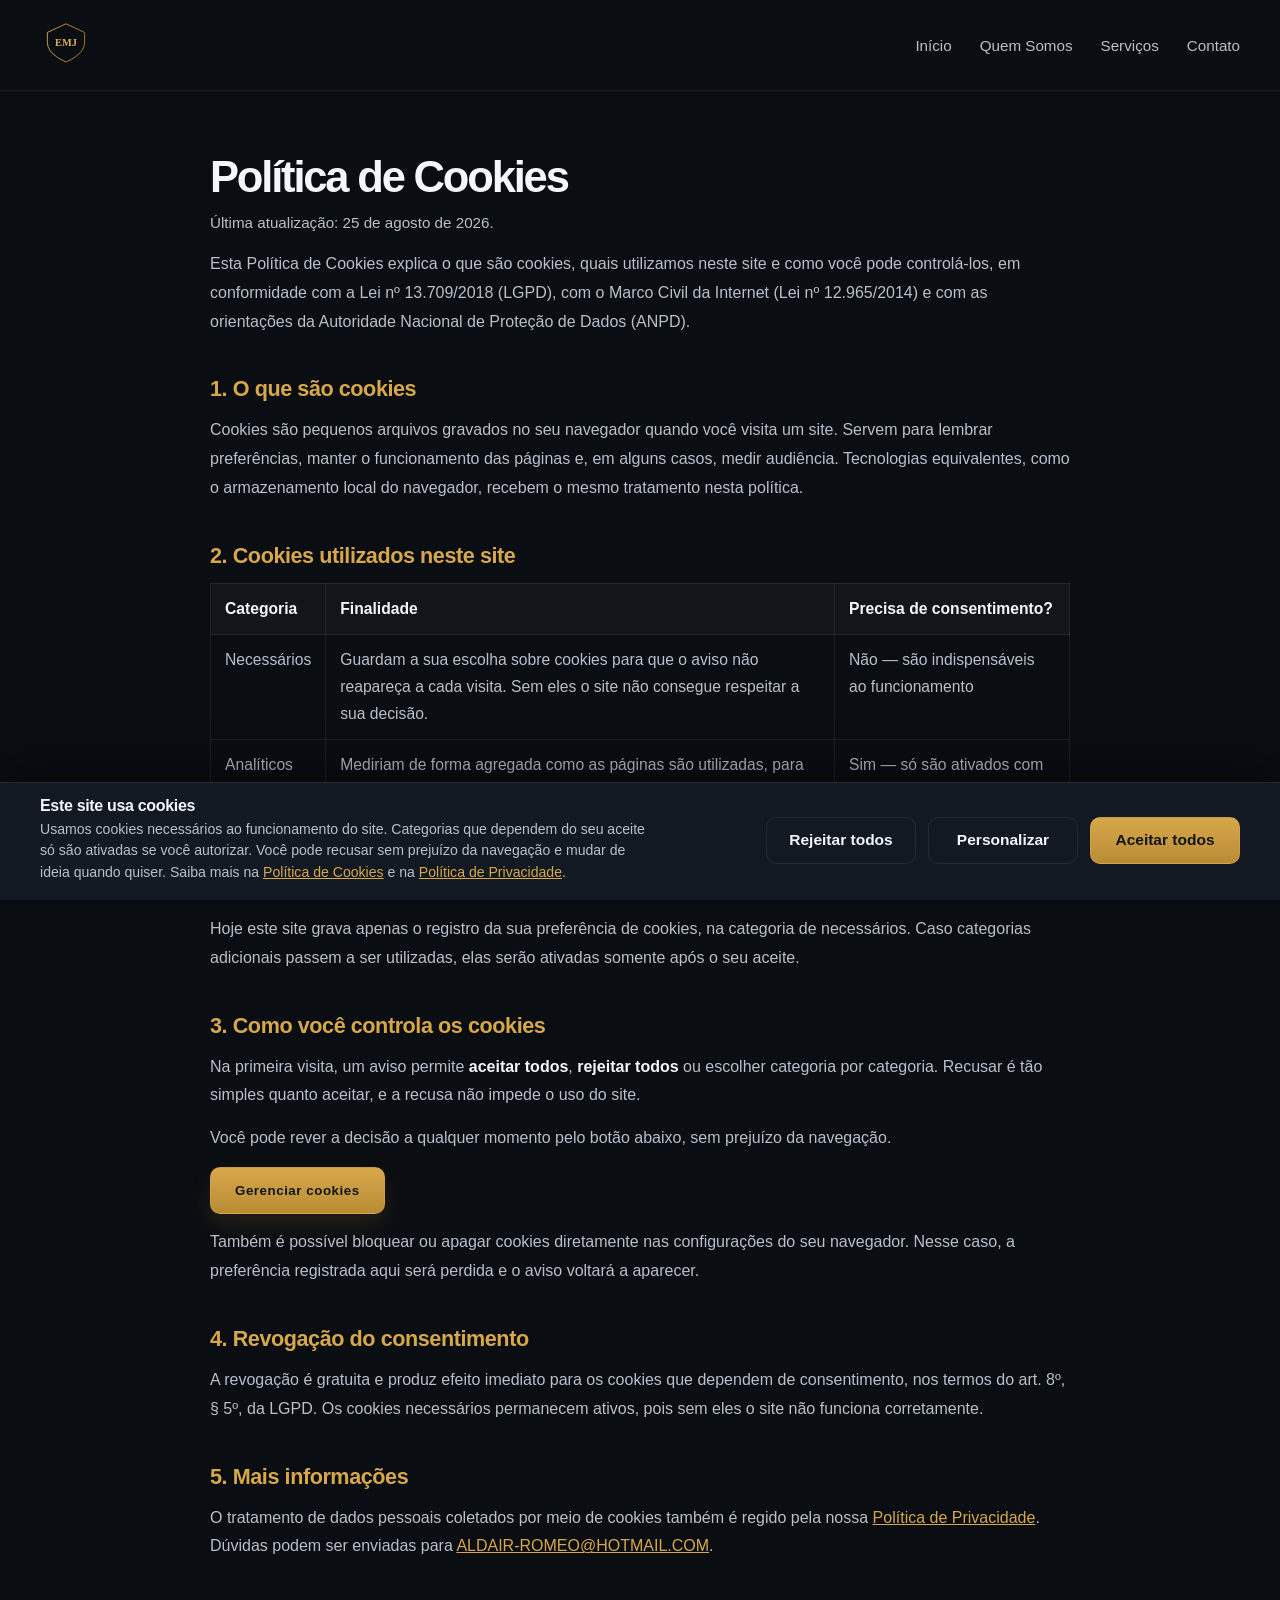
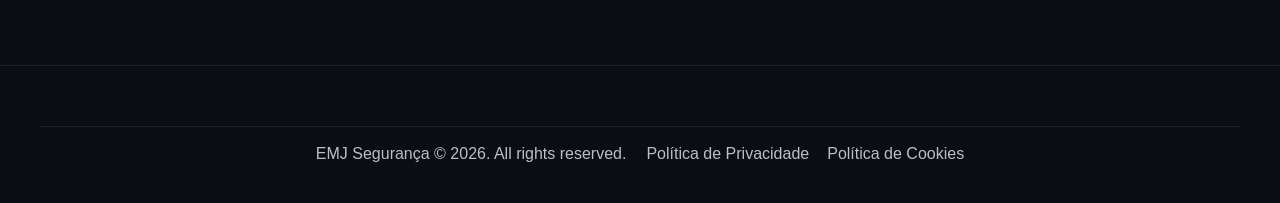
==== politica-de-cookies.html @ 61c55b65 "ajustes finais" ====
<!doctype html>
<html lang="pt-BR">
  <head>
    <meta charset="utf-8" />
    <meta name="viewport" content="width=device-width,initial-scale=1" />
    <title>Política de Cookies — EMJ</title>
    <meta name="description" content="Quais cookies este site utiliza e como você pode controlá-los." />
    <link rel="stylesheet" href="css/styles.css?v=24" />
  </head>
  <body>
    <header class="site-header">
      <div class="container header-inner">
        <a class="logo" href="index.html" aria-label="Início">
          <img src="assets/emj-logo_sem_fundo.svg" alt="EMJ" />
        </a>

        <nav class="main-nav" aria-label="Navegação principal">
          <a href="index.html">Início</a>
          <a href="index.html#sobre">Quem Somos</a>
          <a href="index.html#servicos">Serviços</a>
          <a href="index.html#contato">Contato</a>
        </nav>
      </div>
    </header>

    <main class="legal-page">
      <div class="container legal-inner">
        <h1>Política de Cookies</h1>
        <p class="legal-update">Última atualização: 25 de agosto de 2026.</p>

        <p>
          Esta Política de Cookies explica o que são cookies, quais utilizamos neste site e como você pode
          controlá-los, em conformidade com a Lei nº 13.709/2018 (LGPD), com o Marco Civil da Internet
          (Lei nº 12.965/2014) e com as orientações da Autoridade Nacional de Proteção de Dados (ANPD).
        </p>

        <h2>1. O que são cookies</h2>
        <p>
          Cookies são pequenos arquivos gravados no seu navegador quando você visita um site. Servem para
          lembrar preferências, manter o funcionamento das páginas e, em alguns casos, medir audiência.
          Tecnologias equivalentes, como o armazenamento local do navegador, recebem o mesmo tratamento nesta
          política.
        </p>

        <h2>2. Cookies utilizados neste site</h2>
        <div class="legal-table-wrap">
          <table class="legal-table">
            <thead>
              <tr>
                <th>Categoria</th>
                <th>Finalidade</th>
                <th>Precisa de consentimento?</th>
              </tr>
            </thead>
            <tbody>
              <tr>
                <td>Necessários</td>
                <td>
                  Guardam a sua escolha sobre cookies para que o aviso não reapareça a cada visita. Sem eles o
                  site não consegue respeitar a sua decisão.
                </td>
                <td>Não — são indispensáveis ao funcionamento</td>
              </tr>
              <tr>
                <td>Analíticos</td>
                <td>
                  Mediriam de forma agregada como as páginas são utilizadas, para melhorar o site.
                  <strong>Não estão em uso atualmente.</strong>
                </td>
                <td>Sim — só são ativados com o seu aceite</td>
              </tr>
              <tr>
                <td>Marketing</td>
                <td>
                  Serviriam para medir campanhas e exibir anúncios direcionados.
                  <strong>Não estão em uso atualmente.</strong>
                </td>
                <td>Sim — só são ativados com o seu aceite</td>
              </tr>
            </tbody>
          </table>
        </div>
        <p>
          Hoje este site grava apenas o registro da sua preferência de cookies, na categoria de necessários.
          Caso categorias adicionais passem a ser utilizadas, elas serão ativadas somente após o seu aceite.
        </p>

        <h2>3. Como você controla os cookies</h2>
        <p>
          Na primeira visita, um aviso permite <strong>aceitar todos</strong>, <strong>rejeitar todos</strong> ou
          escolher categoria por categoria. Recusar é tão simples quanto aceitar, e a recusa não impede o uso do
          site.
        </p>
        <p>
          Você pode rever a decisão a qualquer momento pelo botão abaixo, sem prejuízo da navegação.
        </p>
        <p>
          <button type="button" class="btn-primary" data-cookies="abrir-preferencias">Gerenciar cookies</button>
        </p>
        <p>
          Também é possível bloquear ou apagar cookies diretamente nas configurações do seu navegador. Nesse caso,
          a preferência registrada aqui será perdida e o aviso voltará a aparecer.
        </p>

        <h2>4. Revogação do consentimento</h2>
        <p>
          A revogação é gratuita e produz efeito imediato para os cookies que dependem de consentimento, nos
          termos do art. 8º, § 5º, da LGPD. Os cookies necessários permanecem ativos, pois sem eles o site não
          funciona corretamente.
        </p>

        <h2>5. Mais informações</h2>
        <p>
          O tratamento de dados pessoais coletados por meio de cookies também é regido pela nossa
          <a href="politica-de-privacidade.html">Política de Privacidade</a>. Dúvidas podem ser enviadas para
          <a href="mailto:ALDAIR-ROMEO@HOTMAIL.COM">ALDAIR-ROMEO@HOTMAIL.COM</a>.
        </p>
      </div>
    </main>

    <footer class="site-footer">
      <div class="container footer-bottom">
        <span>EMJ Segurança © 2026. All rights reserved.</span>
        <div class="legal-links">
          <a href="politica-de-privacidade.html">Política de Privacidade</a>
          <a href="politica-de-cookies.html">Política de Cookies</a>
        </div>
      </div>
    </footer>

    <script src="js/cookies.js"></script>
  </body>
</html>
---- css/styles.css ----
:root {
  --bg: #0a0d12;
  --bg-2: #111923;
  --logo-bg: #0f0f10;
  --panel: #121922;
  --panel-strong: #171e28;
  --line: rgba(255,255,255,0.08);
  --muted: #b9c0ca;
  --text: #f3f6fa;
  --gold: #d7a84a;
  --gold-soft: rgba(215, 168, 74, 0.12);
  --shadow: 0 18px 40px rgba(0,0,0,0.35);
  --shadow-topo: 0 -18px 40px rgba(0,0,0,0.35);
  --container: 1200px;
}

* { box-sizing: border-box; }

html { scroll-behavior: smooth; }

body {
  margin: 0;
  font-family: Inter, "Segoe UI", sans-serif;
  background: var(--bg);
  color: var(--text);
  -webkit-font-smoothing: antialiased;
}

img { max-width: 100%; display: block; }

a { color: inherit; }

svg {
  width: 18px;
  height: 18px;
  fill: currentColor;
  display: block;
}

.container {
  width: min(var(--container), calc(100% - 32px));
  margin: 0 auto;
}

.site-header {
  position: sticky;
  top: 0;
  z-index: 30;
  background: var(--bg);
  border-bottom: 1px solid var(--line);
  backdrop-filter: blur(12px);
}

.header-inner {
  height: 90px;
  display: flex;
  align-items: center;
  justify-content: space-between;
  gap: 20px;
}

.logo img {
  height: 52px;
  width: auto;
}

.main-nav {
  display: flex;
  align-items: center;
  gap: 28px;
}

.main-nav a {
  color: var(--muted);
  text-decoration: none;
  font-size: 0.95rem;
}

.btn-cta,
.btn-primary {
  display: inline-flex;
  align-items: center;
  justify-content: center;
  padding: 0.95rem 1.5rem;
  border-radius: 10px;
  border: 1px solid rgba(215, 168, 74, 0.5);
  background: linear-gradient(180deg, #d7a84a 0%, #b98b34 100%);
  color: #111619;
  text-decoration: none;
  font-weight: 800;
  letter-spacing: 0.04em;
  box-shadow: 0 12px 22px rgba(215,168,74,0.12);
  transition: transform 0.2s ease;
}

.btn-cta:hover,
.btn-primary:hover {
  transform: translateY(-2px);
}

.hero {
  position: relative;
  min-height: 760px;
  display: flex;
  align-items: center;
  overflow: hidden;
  background: var(--bg);
}

.hero-shape {
  position: absolute;
  left: -12%;
  top: 0;
  width: 70%;
  height: 100%;
  background: linear-gradient(90deg, rgba(216, 184, 110, 0.82), rgba(216, 184, 110, 0.65));
  clip-path: ellipse(73% 83% at 18% 45%);
}

.hero-inner {
  position: relative;
  z-index: 1;
  display: grid;
  grid-template-columns: 0.95fr 1.05fr;
  align-items: center;
  gap: 28px;
  padding: 80px 0 110px;
}

.hero-copy {
  max-width: 650px;
  padding-left: 22px;
  position: relative;
  z-index: 2;
}

.hero-intro {
  max-width: 380px;
  margin: 0 0 24px;
  color: rgba(248, 248, 248, 0.72);
  font-size: 0.92rem;
  line-height: 1.5;
}

.eyebrow {
  display: inline-block;
  margin-bottom: 18px;
  font-size: 0.72rem;
  font-weight: 700;
  text-transform: uppercase;
  letter-spacing: 0.14em;
  color: var(--gold);
}

.hero-copy h1 {
  margin: 0 0 18px;
  font-size: clamp(3.1rem, 5vw, 6rem);
  line-height: 0.9;
  letter-spacing: -0.07em;
  max-width: 760px;
  text-transform: none;
}

.hero-copy h1 span {
  color: var(--text);
}

.hero-copy h1 .hero-brand {
  color: inherit;
}

.hero-copy p {
  max-width: 620px;
  margin: 0 0 30px;
  color: rgba(248, 248, 248, 0.8);
  font-size: 1.14rem;
  line-height: 1.7;
}

.hero-visual {
  position: relative;
  min-height: 560px;
}

.hero-photo {
  position: absolute;
  right: 0;
  top: 0;
  width: min(100%, 930px);
  height: 100%;
  clip-path: ellipse(82% 83% at 82% 50%);
  background: url('../assets/capa.png') center/cover no-repeat;
}

.story {
  background: #f0eee5;
  color: #12151a;
  padding: 90px 0 54px;
}

.story-split {
  display: grid;
  grid-template-columns: 0.95fr 1.05fr;
  gap: 28px;
  align-items: center;
  min-height: 520px;
}

.story-copy {
  max-width: 590px;
}

.story-copy h2,
.section-head h2,
.services-intro h2,
.panel-copy h2 {
  margin: 0;
  font-size: clamp(2.4rem, 3vw, 4rem);
  letter-spacing: -0.05em;
  line-height: 1.04;
  color: inherit;
}

.story-copy p {
  margin-top: 28px;
  color: rgba(18,21,26,0.8);
  line-height: 1.9;
  font-size: 1.06rem;
}

.camera-visual {
  position: relative;
  min-height: 420px;
  display: flex;
  align-items: center;
  justify-content: center;
}

.camera-visual img {
  width: min(100%, 620px);
  height: auto;
  transform: scaleX(-1);
}

.story-visual {
  position: relative;
  width: min(100%, 620px);
  height: 500px;
  margin-left: auto;
}

.story-visual-card {
  position: absolute;
  width: 210px;
  height: 180px;
  display: flex;
  flex-direction: column;
  align-items: center;
  justify-content: center;
  gap: 18px;
  border-radius: 28px;
  border: 1px solid rgba(255,255,255,0.08);
  background: linear-gradient(180deg, rgba(17,25,35,0.9), rgba(17,25,35,0.66));
  color: var(--text);
}

.story-visual-card span {
  font-size: 0.9rem;
  letter-spacing: 0.08em;
  text-transform: uppercase;
  color: var(--muted);
}

.story-card-a {
  left: 0;
  top: 120px;
  z-index: 1;
}

.story-card-b {
  right: 20px;
  top: 30px;
  width: 250px;
  height: 210px;
  background: linear-gradient(180deg, rgba(215,168,74,0.18), rgba(17,25,35,0.8));
  z-index: 2;
}

.story-card-c {
  left: 70px;
  bottom: 15px;
  z-index: 1;
}

.story-card-d {
  right: 90px;
  bottom: 0;
  z-index: 3;
}

.visual-icon {
  width: 64px;
  height: 64px;
  display: grid;
  place-items: center;
  border-radius: 18px;
  background: rgba(255,255,255,0.04);
  border: 1px solid rgba(255,255,255,0.06);
}

.visual-icon img {
  width: 35px;
  height: 35px;
  filter: brightness(0) invert(1);
}

.feature-scroll {
  position: relative;
  overflow: hidden;
  padding: 0 0 18px;
}

.feature-panel {
  min-height: 135vh;
  display: flex;
  align-items: center;
  position: relative;
  overflow: hidden;
  padding: 14px 0;
  isolation: isolate;
}

.feature-panel + .feature-panel {
  margin-top: -102px;
  position: relative;
  z-index: 2;
}

.panel-light,
.panel-dark {
  position: relative;
  margin: 0;
  border-radius: 0;
  box-shadow: inset 0 0 0 1px rgba(255,255,255,0.12), 0 30px 60px rgba(0,0,0,0.22);
  overflow: hidden;
  background-attachment: fixed;
}

.panel-light {
  background: linear-gradient(180deg, #d9c89a 0%, #d0be8c 100%);
  color: #12151a;
  border: 1px solid rgba(19, 23, 28, 0.24);
}

.panel-dark {
  background: linear-gradient(180deg, #0b1017 0%, #0d131b 100%);
  color: #eef3f6;
  border: 1px solid rgba(255,255,255,0.08);
}

.panel-inner {
  display: grid;
  grid-template-columns: 0.95fr 1.05fr;
  align-items: center;
  gap: 34px;
  min-height: 100vh;
  padding: 60px 0;
  position: relative;
  z-index: 2;
}

.panel-inner.reverse {
  grid-template-columns: 1.05fr 0.95fr;
}

.panel-copy {
  max-width: 520px;
  position: relative;
  z-index: 2;
}

.panel-copy p {
  margin: 22px 0 30px;
  font-size: 1.08rem;
  line-height: 1.8;
}

.panel-copy .eyebrow {
  color: rgba(18, 21, 26, 0.76);
  margin-bottom: 20px;
}

.panel-dark .panel-copy .eyebrow {
  color: #d7a84a;
}

.panel-visual {
  position: relative;
  height: 620px;
  width: 100%;
  display: block;
  z-index: 4;
  transform: translateZ(0);
}

.sticky-visual {
  position: sticky;
  top: 110px;
  height: calc(100vh - 150px);
}

.panel-photo {
  position: absolute;
  border-radius: 38px;
  background-size: cover;
  background-position: center;
  box-shadow: 0 32px 60px rgba(0,0,0,0.28), inset 0 0 0 1px rgba(255,255,255,0.18);
  border: 1px solid rgba(255,255,255,0.24);
  overflow: hidden;
}

.panel-photo-one {
  background-image: url('https://images.unsplash.com/photo-1520607162513-77705c0f0d4a?auto=format&fit=crop&w=1200&q=80');
  left: -42px;
  bottom: -22px;
  width: 86%;
  height: 84%;
  z-index: 1;
}

.panel-photo-two {
  background-image: url('https://images.unsplash.com/photo-1512917774080-9991f1c4c750?auto=format&fit=crop&w=1200&q=80');
  left: 25%;
  top: 6%;
  width: 84%;
  height: 86%;
  z-index: 3;
  transform: translateY(28px);
}

.panel-photo-three {
  background-image: url('https://images.unsplash.com/photo-1505693416388-ac5ce068fe85?auto=format&fit=crop&w=1200&q=80');
  left: -42px;
  bottom: -22px;
  width: 86%;
  height: 84%;
  z-index: 1;
}

.panel-photo-four {
  background-image: url('https://images.unsplash.com/photo-1484154218962-a197022b5858?auto=format&fit=crop&w=1200&q=80');
  right: -42px;
  top: 6%;
  left: auto;
  width: 84%;
  height: 86%;
  z-index: 3;
  transform: translateY(28px);
}

.security-hero {
  padding: 30px 0 0;
}

.security-hero h2 {
  padding: 52px 20px 58px;
  border-top: 1px solid var(--line);
  border-bottom: 1px solid var(--line);
  background: linear-gradient(180deg, rgba(255,255,255,0.01), rgba(255,255,255,0.0));
}

.security-hero h2 span {
  color: var(--gold);
}

.services-intro {
  padding: 58px 0 18px;
  background: linear-gradient(180deg, #0b1017 0%, #0d131b 100%);
}

.services-intro h2 {
  display: flex;
  align-items: center;
  justify-content: center;
  gap: 16px;
  margin: 0;
  text-align: center;
}

.services-title-icon {
  width: 70px;
  height: 70px;
  flex: 0 0 auto;
  filter: brightness(0) saturate(100%) invert(80%) sepia(26%) saturate(850%) hue-rotate(10deg) brightness(95%) contrast(88%);
}

.services {
  padding-top: 88px;
  padding-bottom: 90px;
  background: var(--bg);
}

.section-head {
  margin-bottom: 30px;
}

.services-grid {
  display: grid;
  grid-template-columns: repeat(2, minmax(0, 1fr));
  gap: 28px;
  max-width: 1200px;
  margin: 0 auto;
}

.service-card {
  background: var(--panel);
  border: 1px solid var(--line);
  border-radius: 26px;
  padding: 24px 28px 26px;
  min-height: 312px;
  transition: transform 180ms ease, border-color 180ms ease;
  transform-origin: center;
}

.service-card:nth-child(even) {
  background: #d7a84a;
  border-color: #d7a84a;
  color: #111619;
}

.service-card:nth-child(even) .service-topline {
  background: linear-gradient(90deg, #111619, transparent);
}

.service-card:nth-child(even) .service-icon {
  background: rgba(17, 22, 25, 0.1);
  border-color: rgba(17, 22, 25, 0.24);
}

.service-card:nth-child(even) .service-icon img {
  filter: brightness(0) saturate(100%);
}

.service-card:nth-child(even) p,
.service-card:nth-child(even) span {
  color: #111619;
}

.service-card:hover {
  transform: scale(1.02);
  border-color: rgba(215, 168, 74, 0.42);
}

@media (prefers-reduced-motion: reduce) {
  .service-card {
    transition: none;
  }
}

.service-topline {
  width: 86px;
  height: 4px;
  background: linear-gradient(90deg, var(--gold), transparent);
  border-radius: 999px;
  margin-bottom: 20px;
}

.service-icon {
  width: 54px;
  height: 54px;
  display: inline-flex;
  align-items: center;
  justify-content: center;
  border-radius: 14px;
  background: rgba(215, 168, 74, 0.08);
  border: 1px solid rgba(215, 168, 74, 0.25);
  margin-bottom: 18px;
}

.service-icon img {
  width: 28px;
  height: 28px;
  filter: brightness(0) saturate(100%) invert(80%) sepia(26%) saturate(850%) hue-rotate(10deg) brightness(95%) contrast(88%);
}

.service-card h3 {
  margin: 0 0 16px;
  font-size: clamp(2.15rem, 2.3vw, 3rem);
  letter-spacing: -0.065em;
  line-height: 1.06;
  text-transform: uppercase;
}

.service-card p {
  margin: 0 0 14px;
  font-size: clamp(1.2rem, 1.28vw, 1.7rem);
  color: var(--gold);
  line-height: 1.4;
  font-weight: 700;
}

.service-card span {
  color: var(--muted);
  line-height: 1.72;
  display: block;
  font-size: 1.02rem;
}

.solutions {
  padding: 10px 0 80px;
  background: var(--bg);
}

section .narrow {
  max-width: 760px;
}

.solution-grid {
  display: grid;
  grid-template-columns: repeat(3, minmax(0, 1fr));
  gap: 22px;
}

.solution-card {
  background: var(--panel);
  border: 1px solid var(--line);
  border-radius: 20px;
  padding: 24px 20px;
  min-height: 260px;
}

.solution-card:nth-child(even) {
  background: #d7a84a;
  border-color: #d7a84a;
  color: #111619;
}

.solution-card:nth-child(even) .solution-number,
.solution-card:nth-child(even) p {
  color: #111619;
}

.solution-card:nth-child(even) .solution-icon {
  background: rgba(17, 22, 25, 0.1);
  border-color: rgba(17, 22, 25, 0.24);
}

.solution-card:nth-child(even) .solution-icon img {
  filter: brightness(0) saturate(100%);
}

.solution-number {
  color: var(--gold);
  font-weight: 800;
  letter-spacing: 0.04em;
  margin-bottom: 16px;
}

.solution-icon {
  width: 54px;
  height: 54px;
  display: inline-flex;
  align-items: center;
  justify-content: center;
  border-radius: 14px;
  background: rgba(215, 168, 74, 0.08);
  border: 1px solid rgba(215, 168, 74, 0.25);
  margin-bottom: 18px;
}

.solution-icon img {
  width: 28px;
  height: 28px;
  filter: brightness(0) saturate(100%) invert(80%) sepia(26%) saturate(850%) hue-rotate(10deg) brightness(95%) contrast(88%);
}

.solution-card h3 {
  margin: 0 0 14px;
  font-size: 1.3rem;
  line-height: 1.2;
}

.solution-card p {
  margin: 0;
  color: var(--muted);
  line-height: 1.8;
}

.feature-strip {
  padding: 12px 0 60px;
}

.feature-inner {
  display: grid;
  grid-template-columns: repeat(3, minmax(0, 1fr));
  gap: 22px;
}

.feature-box {
  min-height: 190px;
  border-radius: 22px;
  border: 1px solid var(--line);
  background: linear-gradient(180deg, rgba(255,255,255,0.02), rgba(255,255,255,0.01));
  display: flex;
  align-items: center;
  justify-content: center;
  text-align: center;
  padding: 22px;
}

.feature-box h3 {
  margin: 0;
  font-size: clamp(1.7rem, 2vw, 2.3rem);
  letter-spacing: -0.05em;
}

.feature-box.highlight {
  background: linear-gradient(135deg, rgba(215,168,74,0.08), rgba(255,255,255,0.02));
  border-color: rgba(215,168,74,0.45);
  display: block;
  padding: 26px 24px;
  align-items: flex-start;
  justify-content: flex-start;
  text-align: left;
}

.feature-box.highlight h3 {
  margin-bottom: 12px;
}

.feature-box.highlight p {
  margin: 0;
  color: var(--muted);
  line-height: 1.7;
}

.cta-band {
  padding: 20px 0 65px;
}

.cta-inner {
  background: linear-gradient(180deg, rgba(255,255,255,0.02), rgba(255,255,255,0.01));
  border: 1px solid var(--line);
  border-radius: 28px;
  padding: 36px 28px;
  display: flex;
  align-items: center;
  justify-content: space-between;
  gap: 20px;
}

.cta-inner h2 {
  margin: 0;
  font-size: clamp(2rem, 3vw, 3rem);
  letter-spacing: -0.05em;
  line-height: 1.1;
  max-width: 760px;
}

.site-footer {
  border-top: 1px solid var(--line);
  padding: 30px 0 40px;
  background: var(--bg);
}

.footer-top {
  display: grid;
  gap: 26px;
  justify-items: center;
  max-width: 900px;
  text-align: center;
}

.footer-brand {
  display: flex;
  flex-direction: column;
  align-items: center;
}

.logo-sm {
  width: 90px;
  height: auto;
  margin-inline: auto;
}

.socials {
  display: flex;
  justify-content: center;
  gap: 12px;
}

.socials a {
  width: 36px;
  height: 36px;
  display: inline-flex;
  align-items: center;
  justify-content: center;
  border-radius: 50%;
  border: 1px solid var(--line);
  color: var(--text);
  text-decoration: none;
  font-weight: 700;
  transition: border-color 0.2s ease, transform 0.2s ease;
}

.socials a:hover {
  border-color: rgba(215,168,74,0.65);
  transform: translateY(-2px);
}

.footer-info h3 {
  margin: 0 0 14px;
  font-size: 2rem;
  letter-spacing: -0.05em;
}

.footer-info {
  min-width: 0;
  max-width: 720px;
  width: 100%;
}

.footer-info p {
  margin: 0 0 8px;
  color: var(--muted);
  line-height: 1.6;
  overflow-wrap: anywhere;
}

.footer-links {
  display: flex;
  justify-content: center;
  flex-wrap: wrap;
  gap: 10px 26px;
  margin: 20px 0 24px;
}

.footer-links a {
  color: var(--muted);
  text-decoration: none;
  font-size: 0.98rem;
  transition: color 0.2s ease;
}

.footer-links a:hover {
  color: var(--gold);
}

.footer-contato a {
  color: var(--muted);
  text-decoration: none;
  transition: color 0.2s ease;
}

.footer-contato {
  display: flex;
  flex-wrap: wrap;
  justify-content: center;
  gap: 4px 24px;
  max-width: 900px;
  margin: 0 auto;
}

.footer-contato p {
  margin-bottom: 4px;
}

.footer-contato a:hover {
  color: var(--gold);
}

.footer-form-wrap {
  width: min(520px, 100%);
  flex: 0 1 520px;
}

.contact-form {
  display: grid;
  gap: 16px;
}

.field {
  display: grid;
  gap: 10px;
  color: var(--muted);
  font-size: 0.98rem;
}

.field span {
  font-weight: 600;
}

.contact-form input,
.contact-form textarea {
  width: 100%;
  border: 1px solid rgba(255,255,255,0.08);
  background: rgba(255,255,255,0.02);
  color: var(--text);
  border-radius: 14px;
  padding: 1rem 1.1rem;
  font: inherit;
  transition: border-color 0.2s ease, box-shadow 0.2s ease;
}

.contact-form input:focus,
.contact-form textarea:focus {
  outline: none;
  border-color: rgba(215,168,74,0.7);
  box-shadow: 0 0 0 3px rgba(215,168,74,0.12);
}

.contact-form textarea {
  min-height: 110px;
  resize: vertical;
}

.radio-row {
  display: flex;
  flex-wrap: wrap;
  gap: 28px;
  color: var(--muted);
  padding-top: 6px;
}

.radio-item {
  display: inline-flex;
  align-items: center;
  gap: 12px;
  cursor: pointer;
}

.radio-item input {
  appearance: none;
  width: 18px;
  height: 18px;
  border-radius: 50%;
  border: 2px solid rgba(255,255,255,0.5);
  background: transparent;
  position: relative;
  margin: 0;
}

.radio-item input:checked {
  border-color: var(--gold);
}

.radio-item input:checked::after {
  content: "";
  position: absolute;
  inset: 3px;
  border-radius: 50%;
  background: var(--gold);
}

.textarea-field textarea {
  min-height: 128px;
}

.form-submit-row {
  display: grid;
  gap: 18px;
  margin-top: 8px;
}

.checkbox-row {
  display: flex;
  align-items: flex-start;
  gap: 12px;
  color: var(--muted);
  line-height: 1.6;
}

.checkbox-row input {
  appearance: none;
  width: 20px;
  height: 20px;
  border-radius: 6px;
  border: 1px solid rgba(255,255,255,0.3);
  background: rgba(255,255,255,0.02);
  margin-top: 4px;
  position: relative;
}

.checkbox-row input:checked {
  background: var(--gold);
  border-color: var(--gold);
}

.checkbox-row input:checked::after {
  content: "";
  position: absolute;
  left: 6px;
  top: 2px;
  width: 5px;
  height: 10px;
  border: solid #111;
  border-width: 0 2px 2px 0;
  transform: rotate(45deg);
}

.send-btn {
  justify-self: flex-end;
  min-width: 200px;
  margin-top: 4px;
}

.footer-bottom {
  margin-top: 30px;
  padding-top: 18px;
  border-top: 1px solid var(--line);
  display: flex;
  justify-content: center;
  text-align: center;
  gap: 20px;
  color: var(--muted);
  flex-wrap: wrap;
}

.legal-links {
  display: flex;
  justify-content: center;
  gap: 18px;
  flex-wrap: wrap;
}

.legal-links a {
  color: var(--muted);
  text-decoration: none;
}

.wa-float {
  position: fixed;
  right: 22px;
  bottom: 22px;
  width: 58px;
  height: 58px;
  display: inline-flex;
  align-items: center;
  justify-content: center;
  border-radius: 50%;
  background: linear-gradient(180deg, #2fd96d 0%, #19b758 100%);
  color: #fff;
  box-shadow: 0 16px 30px rgba(25, 183, 88, 0.35);
  z-index: 40;
}

.wa-float svg {
  width: 26px;
  height: 26px;
}

@media (max-width: 980px) {
  .container {
    width: min(var(--container), calc(100% - 48px));
  }

  .hero-inner {
    gap: 22px;
    padding: 58px 0 76px;
  }

  .hero-copy {
    padding-left: 0;
  }

  .hero-copy h1 {
    font-size: clamp(2.8rem, 5.2vw, 4.6rem);
  }

  .hero-copy p {
    font-size: 1rem;
  }

  .hero-visual {
    min-height: 0;
  }

  .story-inner,
  .cta-inner {
    grid-template-columns: 1fr;
    display: grid;
  }

  .services-grid,
  .solution-grid,
  .feature-inner {
    grid-template-columns: repeat(2, minmax(0, 1fr));
  }

  .footer-form-wrap {
    width: 100%;
    max-width: none;
  }
}

@media (max-width: 720px) {
  .container {
    width: min(var(--container), calc(100% - 32px));
  }

  .main-nav {
    display: none;
  }

  .header-inner {
    height: 76px;
  }

  .hero {
    min-height: 0;
  }

  .hero-inner {
    grid-template-columns: 1fr;
    gap: 34px;
    padding: 46px 0 64px;
  }

  .hero-copy {
    max-width: 560px;
  }

  .hero-copy h1 {
    font-size: clamp(2.65rem, 11vw, 4.2rem);
    line-height: 0.96;
    letter-spacing: -0.055em;
  }

  .hero-copy p {
    font-size: 1rem;
    line-height: 1.6;
  }

  .hero-copy .btn-primary {
    width: 100%;
    max-width: 360px;
  }

  .hero-visual {
    min-height: 0;
  }

  .hero-photo {
    position: relative;
    width: 100%;
    height: 360px;
    clip-path: ellipse(92% 82% at 82% 50%);
  }

  .services-grid,
  .solution-grid,
  .feature-inner {
    grid-template-columns: 1fr;
  }

  .cta-inner {
    padding: 24px 20px;
  }

  .footer-top {
    width: min(var(--container), calc(100% - 32px));
  }

  .footer-contato {
    flex-direction: column;
    gap: 2px;
  }

  .wa-float {
    right: 16px;
    bottom: 16px;
  }
}

@media (min-width: 760px) and (max-width: 899px) {
  .linha-card {
    grid-template-columns: minmax(0, 0.9fr) minmax(0, 1.1fr);
    gap: 24px;
    padding: 22px;
  }

  .linha-imagem {
    max-width: 300px;
  }
}

.feature-inner {
  grid-template-columns: 1fr;
}

.cta-inner {
  padding: 28px 20px;
}

.story-visual {
  height: 330px;
}




/* ---------- Paginas de politica ---------- */

.legal-page {
  padding: 64px 0 90px;
  background: var(--bg);
}

.legal-inner {
  max-width: 860px;
}

.legal-inner h1 {
  margin: 0 0 8px;
  font-size: clamp(2.2rem, 3.4vw, 3.4rem);
  letter-spacing: -0.05em;
  line-height: 1.05;
}

.legal-update {
  margin: 0 0 34px;
  color: var(--muted);
  font-size: 0.95rem;
}

.legal-inner h2 {
  margin: 40px 0 14px;
  font-size: 1.35rem;
  letter-spacing: -0.02em;
  color: var(--gold);
}

.legal-inner p,
.legal-inner li {
  color: var(--muted);
  line-height: 1.8;
}

.legal-inner p {
  margin: 0 0 14px;
}

.legal-inner ul {
  margin: 0 0 14px;
  padding-left: 20px;
}

.legal-inner li {
  margin-bottom: 8px;
}

.legal-inner strong {
  color: var(--text);
}

.legal-inner a {
  color: var(--gold);
}

.legal-table-wrap {
  overflow-x: auto;
  margin-bottom: 18px;
}

.legal-table {
  width: 100%;
  border-collapse: collapse;
  min-width: 520px;
}

.legal-table th,
.legal-table td {
  border: 1px solid var(--line);
  padding: 12px 14px;
  text-align: left;
  vertical-align: top;
  color: var(--muted);
  line-height: 1.7;
  font-size: 0.98rem;
}

.legal-table th {
  color: var(--text);
  background: rgba(255,255,255,0.03);
}

/* ---------- Aviso de cookies ---------- */

.cookie-banner {
  position: fixed;
  left: 0;
  right: 0;
  bottom: 0;
  z-index: 60;
  max-height: 20vh;
  overflow-y: auto;
  background: var(--panel);
  border-top: 1px solid var(--line);
  box-shadow: var(--shadow-topo);
}

.cookie-inner {
  width: min(var(--container), calc(100% - 32px));
  margin: 0 auto;
  padding: 14px 0 16px;
  display: grid;
  gap: 12px;
}

.cookie-texto h2 {
  margin: 0 0 4px;
  font-size: 1rem;
  letter-spacing: -0.02em;
}

.cookie-texto p {
  margin: 0;
  color: var(--muted);
  line-height: 1.55;
  font-size: 0.88rem;
  max-width: 78ch;
}

.cookie-texto a {
  color: var(--gold);
}

.cookie-opcoes[hidden] {
  display: none;
}

.cookie-opcoes {
  display: grid;
  gap: 12px;
  padding: 14px;
  border: 1px solid var(--line);
  border-radius: 14px;
  background: rgba(255,255,255,0.02);
}

.cookie-opcao {
  display: grid;
  grid-template-columns: auto 1fr;
  gap: 12px;
  align-items: start;
  color: var(--muted);
  line-height: 1.6;
  font-size: 0.94rem;
  cursor: pointer;
}

.cookie-opcao input {
  margin-top: 4px;
  accent-color: var(--gold);
}

.cookie-opcao strong {
  display: block;
  color: var(--text);
  margin-bottom: 2px;
}

.cookie-acoes {
  display: flex;
  flex-wrap: wrap;
  gap: 12px;
}

.cookie-btn {
  flex: 1 1 190px;
  padding: 0.85rem 1.3rem;
  border-radius: 10px;
  font-family: inherit;
  font-weight: 700;
  font-size: 0.97rem;
  cursor: pointer;
  transition: border-color 0.2s ease, transform 0.2s ease;
}

.cookie-btn:hover {
  transform: translateY(-2px);
}

.cookie-btn-principal {
  border: 1px solid rgba(215, 168, 74, 0.5);
  background: linear-gradient(180deg, #d7a84a 0%, #b98b34 100%);
  color: #111619;
}

.cookie-btn-secundario {
  border: 1px solid var(--line);
  background: transparent;
  color: var(--text);
}

.cookie-btn-secundario:hover {
  border-color: rgba(215, 168, 74, 0.5);
}

@media (min-width: 760px) {
  .cookie-acoes {
    justify-content: flex-end;
  }

  .cookie-btn {
    flex: 0 0 auto;
    min-width: 150px;
  }
}

@media (min-width: 980px) {
  .cookie-inner {
    grid-template-columns: minmax(0, 1fr) auto;
    align-items: center;
    column-gap: 24px;
  }

  .cookie-texto {
    grid-column: 1;
    grid-row: 1;
  }

  .cookie-acoes {
    grid-column: 2;
    grid-row: 1;
  }

  .cookie-opcoes {
    grid-column: 1 / -1;
    grid-row: 2;
  }
}

/* ---------- Servicos em zigue-zague ---------- */

.linha-tempo {
  list-style: none;
  margin: 0 auto;
  padding: 0;
  max-width: 1200px;
  display: grid;
  gap: 34px;
}

.linha-card {
  display: grid;
  gap: 24px;
  align-items: center;
  background: var(--panel);
  border: 1px solid var(--line);
  border-radius: 26px;
  padding: 22px;
  transition: transform 180ms ease, border-color 180ms ease;
}

.linha-item:nth-child(even) .linha-card {
  background: #d7a84a;
  border-color: #d7a84a;
  color: #111619;
}

.linha-item:nth-child(even) .linha-texto p {
  color: #111619;
}

.linha-card:hover {
  transform: translateY(-3px);
  border-color: rgba(215, 168, 74, 0.42);
}

.linha-imagem {
  width: 100%;
  max-width: 380px;
  aspect-ratio: 3 / 4;
  height: auto;
  justify-self: center;
  object-fit: cover;
  object-position: center top;
  border-radius: 18px;
}

.linha-texto h3 {
  margin: 0 0 12px;
  font-size: clamp(1.7rem, 2vw, 2.4rem);
  letter-spacing: -0.05em;
  line-height: 1.06;
  text-transform: uppercase;
}

.linha-texto p {
  margin: 0;
  color: var(--gold);
  font-size: clamp(1.02rem, 1.05vw, 1.25rem);
  line-height: 1.5;
  font-weight: 700;
}

/* zigue-zague: imagem alterna de lado, card ocupa a largura toda */
@media (min-width: 900px) {
  .linha-card {
    grid-template-columns: minmax(0, 1fr) minmax(0, 1fr);
    gap: 34px;
    padding: 26px;
  }

  .linha-esquerda .linha-imagem {
    grid-column: 2;
    grid-row: 1;
  }

  .linha-esquerda .linha-texto {
    grid-column: 1;
    grid-row: 1;
  }

  .linha-direita .linha-imagem {
    grid-column: 1;
    grid-row: 1;
  }

  .linha-direita .linha-texto {
    grid-column: 2;
    grid-row: 1;
  }
}
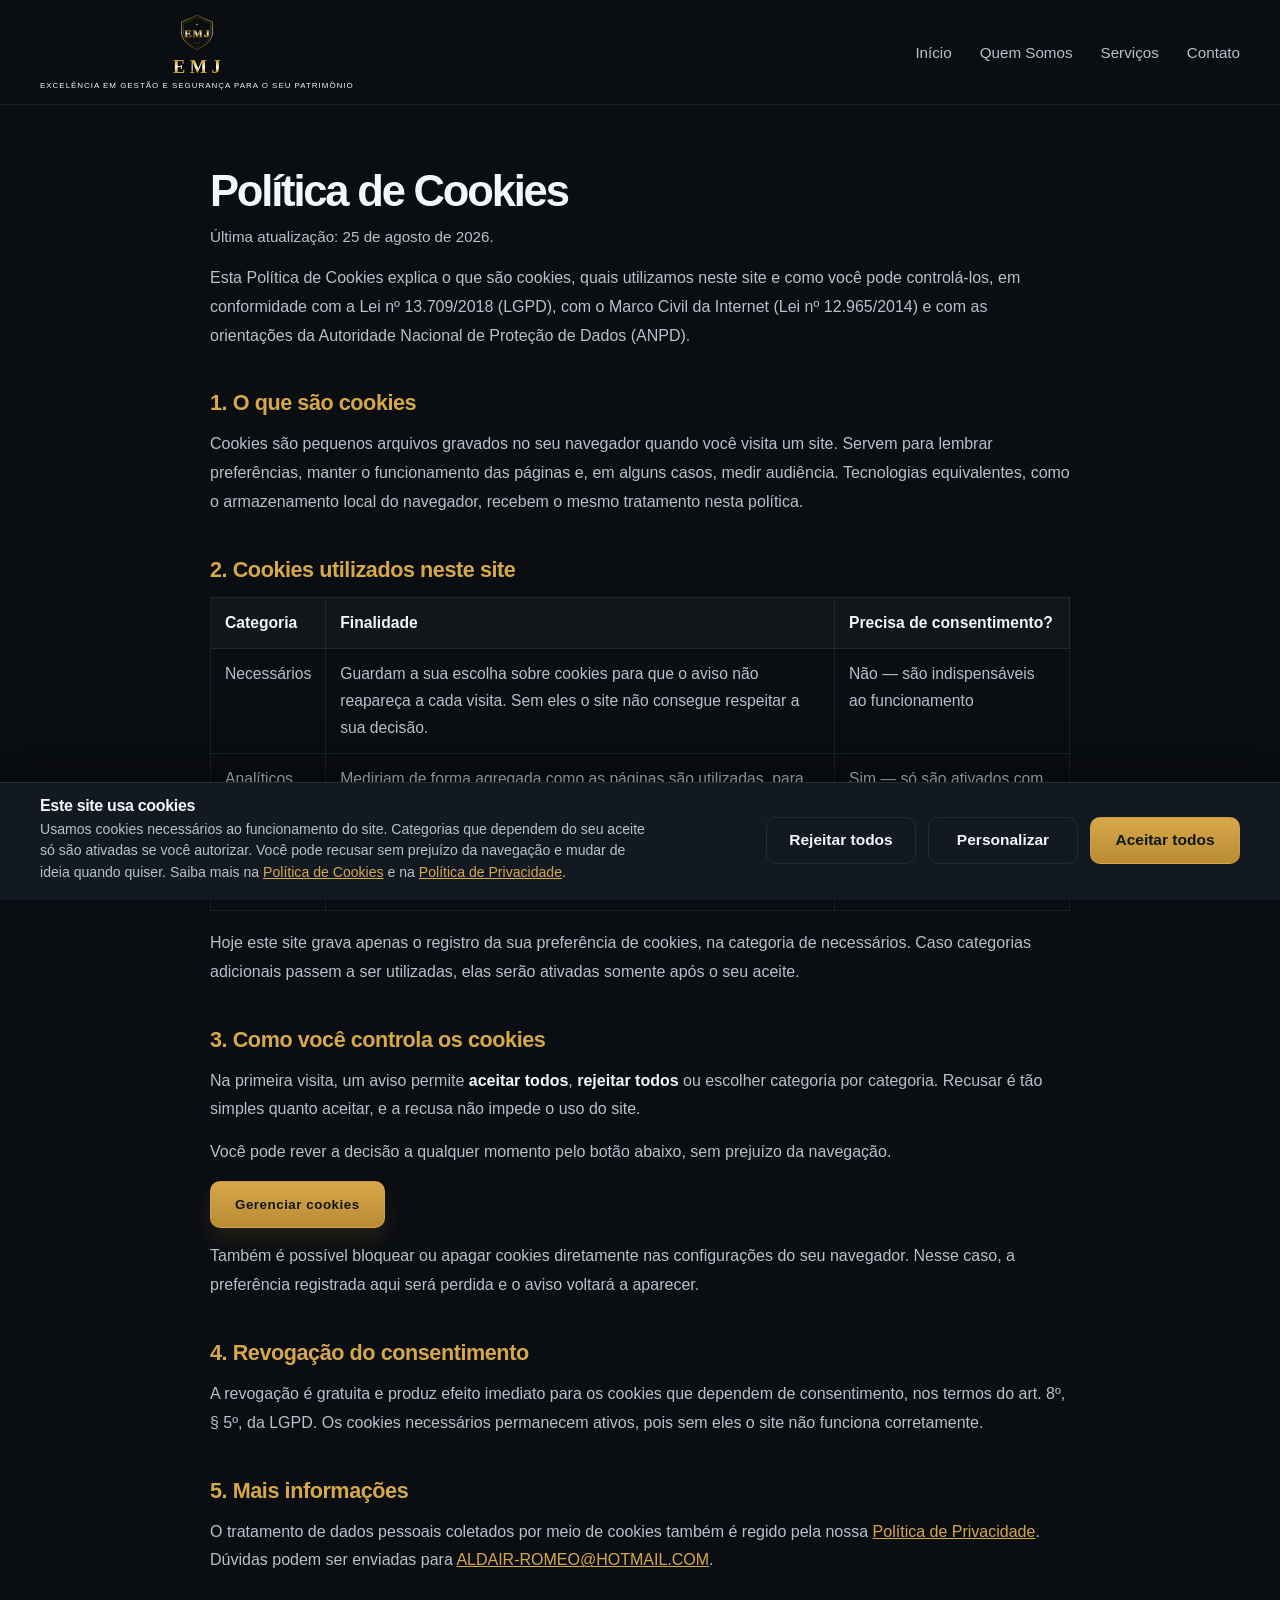
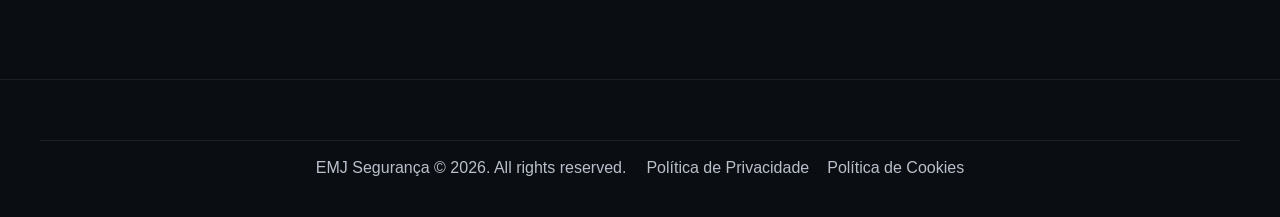
==== commit 9644b0f3: "melhorias logo e cnpj" ====
--- a/politica-de-cookies.html
+++ b/politica-de-cookies.html
@@ -5,13 +5,27 @@
     <meta name="viewport" content="width=device-width,initial-scale=1" />
     <title>Política de Cookies — EMJ</title>
     <meta name="description" content="Quais cookies este site utiliza e como você pode controlá-los." />
-    <link rel="stylesheet" href="css/styles.css?v=24" />
+    <link rel="icon" href="assets/emj-brasao.svg" type="image/svg+xml" />
+    <meta name="theme-color" content="#0a0d12" />
+    <meta name="robots" content="noindex, follow" />
+
+    <meta property="og:type" content="article" />
+    <meta property="og:locale" content="pt_BR" />
+    <meta property="og:site_name" content="EMJ" />
+    <meta property="og:title" content="Política de Cookies — EMJ" />
+    <meta property="og:description" content="Quais cookies este site utiliza e como você pode controlá-los." />
+
+    <link rel="stylesheet" href="css/styles.css?v=29" />
   </head>
   <body>
     <header class="site-header">
       <div class="container header-inner">
         <a class="logo" href="index.html" aria-label="Início">
-          <img src="assets/emj-logo_sem_fundo.svg" alt="EMJ" />
+          <img src="assets/emj-brasao.svg" alt="" aria-hidden="true" width="90" height="90" />
+          <span class="marca">
+            <span class="marca-titulo">EMJ</span>
+            <span class="marca-sub">Excelência em gestão e <br />segurança para o seu patrimônio</span>
+          </span>
         </a>
 
         <nav class="main-nav" aria-label="Navegação principal">
--- a/css/styles.css
+++ b/css/styles.css
@@ -10,6 +10,22 @@
   --gold: #d7a84a;
   --gold-soft: rgba(215, 168, 74, 0.12);
   --shadow: 0 18px 40px rgba(0,0,0,0.35);
+  --fade-painel: linear-gradient(90deg, var(--panel), rgba(18, 25, 34, 0.45));
+  --fade-dourado: linear-gradient(90deg, rgba(216, 184, 110, 0.82), rgba(216, 184, 110, 0.65));
+  --borda-dourada: rgba(216, 184, 110, 0.82);
+  --gold-marca: linear-gradient(
+    180deg,
+    #8a6320 0%,
+    #c99a35 14%,
+    #f6e2a4 38%,
+    #fffaea 50%,
+    #edcb75 60%,
+    #c08f2c 80%,
+    #7d5719 100%
+  );
+  --gold-marca-sub: linear-gradient(180deg, #ffffff 0%, #eef1f5 55%, #d7dde5 100%);
+  --gold-marca-solido: #d9a944;
+  --gold-marca-sub-solido: #f3f6fa;
   --shadow-topo: 0 -18px 40px rgba(0,0,0,0.35);
   --container: 1200px;
 }
@@ -52,16 +68,73 @@
 }
 
 .header-inner {
-  height: 90px;
+  height: 104px;
   display: flex;
   align-items: center;
   justify-content: space-between;
   gap: 20px;
 }
 
+.logo {
+  display: flex;
+  flex-direction: column;
+  align-items: center;
+  gap: 6px;
+  text-decoration: none;
+  min-width: 0;
+}
+
 .logo img {
-  height: 52px;
+  height: 40px;
   width: auto;
+}
+
+.marca {
+  display: flex;
+  flex-direction: column;
+  align-items: center;
+  text-align: center;
+  gap: 4px;
+  min-width: 0;
+}
+
+.marca-titulo {
+  font-family: Georgia, "Times New Roman", serif;
+  font-weight: 700;
+  line-height: 1;
+  color: var(--gold-marca-solido);
+  background: var(--gold-marca);
+  -webkit-background-clip: text;
+  background-clip: text;
+  -webkit-text-fill-color: transparent;
+  filter: drop-shadow(0 1px 1px rgba(0, 0, 0, 0.65));
+}
+
+.marca-sub {
+  line-height: 1.35;
+  text-transform: uppercase;
+  color: var(--gold-marca-sub-solido);
+  background: var(--gold-marca-sub);
+  -webkit-background-clip: text;
+  background-clip: text;
+  -webkit-text-fill-color: transparent;
+  filter: drop-shadow(0 1px 1px rgba(0, 0, 0, 0.55));
+}
+
+.logo .marca-titulo {
+  font-size: 1.15rem;
+  letter-spacing: 0.24em;
+  text-indent: 0.24em;
+}
+
+.logo .marca-sub {
+  font-size: 0.5rem;
+  letter-spacing: 0.12em;
+  white-space: nowrap;
+}
+
+.logo .marca-sub br {
+  display: none;
 }
 
 .main-nav {
@@ -622,7 +695,7 @@
 }
 
 .solution-card {
-  background: var(--panel);
+  background: var(--fade-painel);
   border: 1px solid var(--line);
   border-radius: 20px;
   padding: 24px 20px;
@@ -630,8 +703,8 @@
 }
 
 .solution-card:nth-child(even) {
-  background: #d7a84a;
-  border-color: #d7a84a;
+  background: var(--fade-dourado);
+  border-color: var(--borda-dourada);
   color: #111619;
 }
 
@@ -783,6 +856,28 @@
   margin-inline: auto;
 }
 
+.marca-centro {
+  align-items: center;
+  text-align: center;
+  gap: 8px;
+  margin-top: 12px;
+}
+
+.marca-centro .marca-titulo {
+  font-size: 2rem;
+  letter-spacing: 0.28em;
+  text-indent: 0.28em;
+}
+
+.marca-centro .marca-sub {
+  font-size: 0.66rem;
+  letter-spacing: 0.16em;
+}
+
+.marca-centro {
+  gap: 8px;
+}
+
 .socials {
   display: flex;
   justify-content: center;
@@ -854,9 +949,9 @@
 
 .footer-contato {
   display: flex;
-  flex-wrap: wrap;
-  justify-content: center;
-  gap: 4px 24px;
+  flex-direction: column;
+  align-items: center;
+  gap: 4px;
   max-width: 900px;
   margin: 0 auto;
 }
@@ -1103,7 +1198,25 @@
   }
 
   .header-inner {
-    height: 76px;
+    height: 96px;
+  }
+
+  .logo img {
+    height: 32px;
+  }
+
+  .logo .marca-titulo {
+    font-size: 0.95rem;
+  }
+
+  .logo .marca-sub {
+    font-size: 0.42rem;
+    letter-spacing: 0.1em;
+    white-space: normal;
+  }
+
+  .logo .marca-sub br {
+    display: inline;
   }
 
   .hero {
@@ -1162,7 +1275,6 @@
   }
 
   .footer-contato {
-    flex-direction: column;
     gap: 2px;
   }
 
@@ -1446,7 +1558,7 @@
   display: grid;
   gap: 24px;
   align-items: center;
-  background: var(--panel);
+  background: var(--fade-painel);
   border: 1px solid var(--line);
   border-radius: 26px;
   padding: 22px;
@@ -1454,8 +1566,8 @@
 }
 
 .linha-item:nth-child(even) .linha-card {
-  background: #d7a84a;
-  border-color: #d7a84a;
+  background: var(--fade-dourado);
+  border-color: var(--borda-dourada);
   color: #111619;
 }
 
@@ -1479,7 +1591,12 @@
   border-radius: 18px;
 }
 
-.linha-texto h3 {
+/* corta pela esquerda, preservando o lado direito da foto */
+.linha-imagem[data-foco="direita"] {
+  object-position: right top;
+}
+
+.linha-texto h2 {
   margin: 0 0 12px;
   font-size: clamp(1.7rem, 2vw, 2.4rem);
   letter-spacing: -0.05em;
@@ -1523,3 +1640,42 @@
     grid-row: 1;
   }
 }
+
+/* ---------- Copiar contato ---------- */
+
+.apenas-leitor {
+  position: absolute;
+  width: 1px;
+  height: 1px;
+  margin: -1px;
+  padding: 0;
+  overflow: hidden;
+  clip: rect(0 0 0 0);
+  white-space: nowrap;
+  border: 0;
+}
+
+.footer-contato [data-copiavel] {
+  position: relative;
+  cursor: pointer;
+  border-bottom: 1px dashed rgba(255, 255, 255, 0.18);
+}
+
+.footer-contato [data-copiavel]:hover {
+  border-bottom-color: var(--gold);
+}
+
+.footer-contato [data-copiavel].copiado::after {
+  content: "Copiado";
+  position: absolute;
+  left: 0;
+  bottom: calc(100% + 8px);
+  padding: 5px 10px;
+  border-radius: 8px;
+  background: var(--gold);
+  color: #111619;
+  font-size: 0.8rem;
+  font-weight: 700;
+  white-space: nowrap;
+  pointer-events: none;
+}
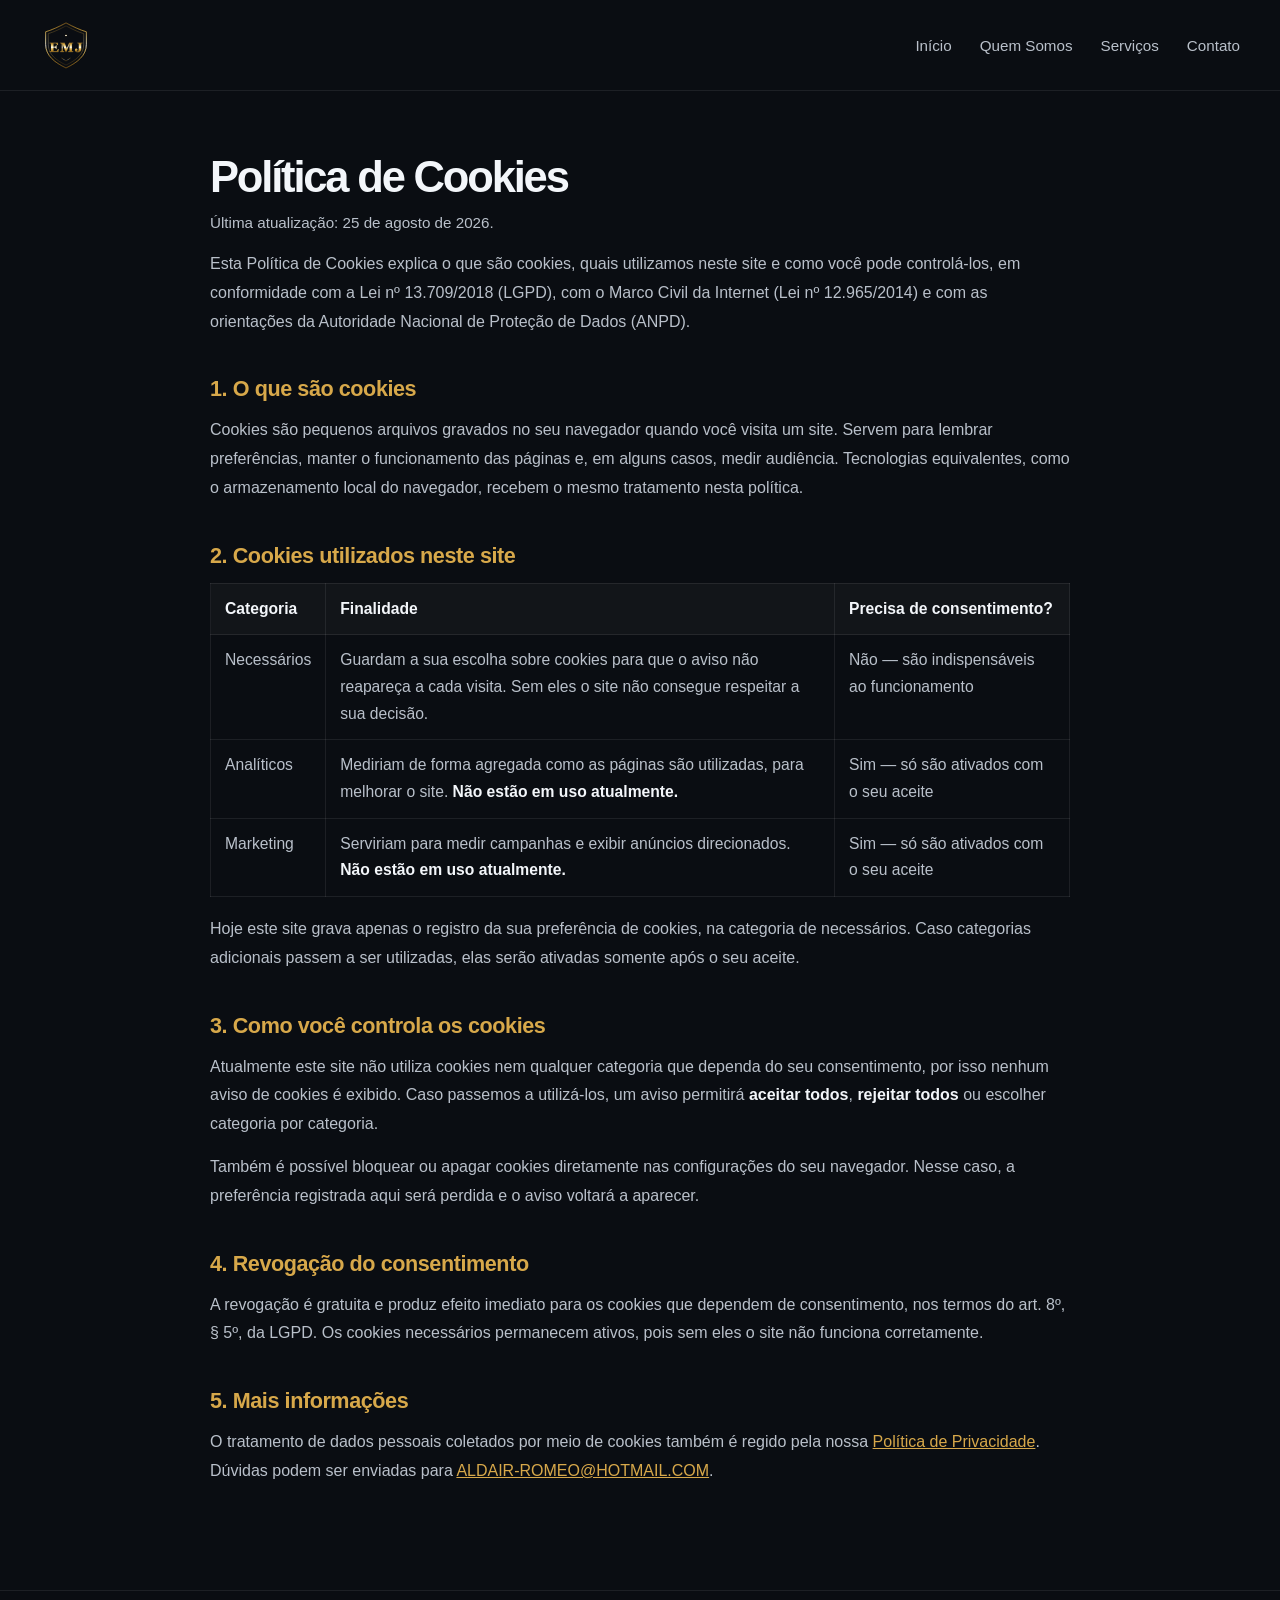
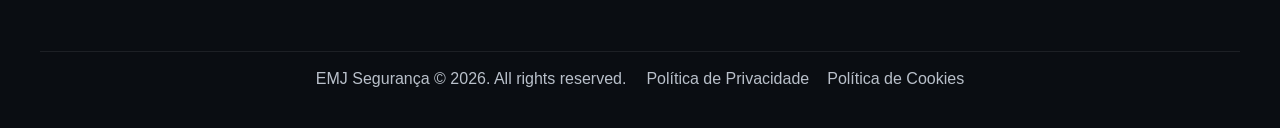
==== commit b45891dc: "menu so com o brasao, remocao do aviso de cookies e ajustes legais - menu passa a exibir apenas o br" ====
--- a/politica-de-cookies.html
+++ b/politica-de-cookies.html
@@ -18,14 +18,11 @@
     <link rel="stylesheet" href="css/styles.css?v=29" />
   </head>
   <body>
+    <a class="pular-conteudo" href="#conteudo">Pular para o conteúdo</a>
     <header class="site-header">
       <div class="container header-inner">
         <a class="logo" href="index.html" aria-label="Início">
           <img src="assets/emj-brasao.svg" alt="" aria-hidden="true" width="90" height="90" />
-          <span class="marca">
-            <span class="marca-titulo">EMJ</span>
-            <span class="marca-sub">Excelência em gestão e <br />segurança para o seu patrimônio</span>
-          </span>
         </a>
 
         <nav class="main-nav" aria-label="Navegação principal">
@@ -37,7 +34,7 @@
       </div>
     </header>
 
-    <main class="legal-page">
+    <main id="conteudo" class="legal-page">
       <div class="container legal-inner">
         <h1>Política de Cookies</h1>
         <p class="legal-update">Última atualização: 25 de agosto de 2026.</p>
@@ -101,15 +98,9 @@
 
         <h2>3. Como você controla os cookies</h2>
         <p>
-          Na primeira visita, um aviso permite <strong>aceitar todos</strong>, <strong>rejeitar todos</strong> ou
-          escolher categoria por categoria. Recusar é tão simples quanto aceitar, e a recusa não impede o uso do
-          site.
-        </p>
-        <p>
-          Você pode rever a decisão a qualquer momento pelo botão abaixo, sem prejuízo da navegação.
-        </p>
-        <p>
-          <button type="button" class="btn-primary" data-cookies="abrir-preferencias">Gerenciar cookies</button>
+          Atualmente este site não utiliza cookies nem qualquer categoria que dependa do seu consentimento, por
+          isso nenhum aviso de cookies é exibido. Caso passemos a utilizá-los, um aviso permitirá
+          <strong>aceitar todos</strong>, <strong>rejeitar todos</strong> ou escolher categoria por categoria.
         </p>
         <p>
           Também é possível bloquear ou apagar cookies diretamente nas configurações do seu navegador. Nesse caso,
@@ -142,6 +133,5 @@
       </div>
     </footer>
 
-    <script src="js/cookies.js"></script>
   </body>
 </html>
--- a/css/styles.css
+++ b/css/styles.css
@@ -46,6 +46,32 @@
 
 a { color: inherit; }
 
+/* Foco de teclado visivel em qualquer fundo (WCAG 2.4.7 / LBI 13.146). */
+:focus-visible {
+  outline: 3px solid #ffffff;
+  outline-offset: 2px;
+  box-shadow: 0 0 0 6px rgba(10, 13, 18, 0.85);
+  border-radius: 6px;
+}
+
+/* Pula direto para o conteudo, primeiro item do Tab (WCAG 2.4.1). */
+.pular-conteudo {
+  position: absolute;
+  top: 0;
+  left: -9999px;
+  z-index: 100;
+  padding: 12px 18px;
+  background: var(--gold);
+  color: #111619;
+  font-weight: 700;
+  text-decoration: none;
+  border-radius: 0 0 10px 0;
+}
+
+.pular-conteudo:focus {
+  left: 0;
+}
+
 svg {
   width: 18px;
   height: 18px;
@@ -68,7 +94,7 @@
 }
 
 .header-inner {
-  height: 104px;
+  height: 90px;
   display: flex;
   align-items: center;
   justify-content: space-between;
@@ -77,15 +103,12 @@
 
 .logo {
   display: flex;
-  flex-direction: column;
-  align-items: center;
-  gap: 6px;
+  align-items: center;
   text-decoration: none;
-  min-width: 0;
 }
 
 .logo img {
-  height: 40px;
+  height: 52px;
   width: auto;
 }
 
@@ -121,21 +144,6 @@
   filter: drop-shadow(0 1px 1px rgba(0, 0, 0, 0.55));
 }
 
-.logo .marca-titulo {
-  font-size: 1.15rem;
-  letter-spacing: 0.24em;
-  text-indent: 0.24em;
-}
-
-.logo .marca-sub {
-  font-size: 0.5rem;
-  letter-spacing: 0.12em;
-  white-space: nowrap;
-}
-
-.logo .marca-sub br {
-  display: none;
-}
 
 .main-nav {
   display: flex;
@@ -245,7 +253,7 @@
 .hero-copy p {
   max-width: 620px;
   margin: 0 0 30px;
-  color: rgba(248, 248, 248, 0.8);
+  color: #16191d;
   font-size: 1.14rem;
   line-height: 1.7;
 }
@@ -1198,25 +1206,11 @@
   }
 
   .header-inner {
-    height: 96px;
+    height: 76px;
   }
 
   .logo img {
-    height: 32px;
-  }
-
-  .logo .marca-titulo {
-    font-size: 0.95rem;
-  }
-
-  .logo .marca-sub {
-    font-size: 0.42rem;
-    letter-spacing: 0.1em;
-    white-space: normal;
-  }
-
-  .logo .marca-sub br {
-    display: inline;
+    height: 44px;
   }
 
   .hero {
@@ -1394,153 +1388,6 @@
 .legal-table th {
   color: var(--text);
   background: rgba(255,255,255,0.03);
-}
-
-/* ---------- Aviso de cookies ---------- */
-
-.cookie-banner {
-  position: fixed;
-  left: 0;
-  right: 0;
-  bottom: 0;
-  z-index: 60;
-  max-height: 20vh;
-  overflow-y: auto;
-  background: var(--panel);
-  border-top: 1px solid var(--line);
-  box-shadow: var(--shadow-topo);
-}
-
-.cookie-inner {
-  width: min(var(--container), calc(100% - 32px));
-  margin: 0 auto;
-  padding: 14px 0 16px;
-  display: grid;
-  gap: 12px;
-}
-
-.cookie-texto h2 {
-  margin: 0 0 4px;
-  font-size: 1rem;
-  letter-spacing: -0.02em;
-}
-
-.cookie-texto p {
-  margin: 0;
-  color: var(--muted);
-  line-height: 1.55;
-  font-size: 0.88rem;
-  max-width: 78ch;
-}
-
-.cookie-texto a {
-  color: var(--gold);
-}
-
-.cookie-opcoes[hidden] {
-  display: none;
-}
-
-.cookie-opcoes {
-  display: grid;
-  gap: 12px;
-  padding: 14px;
-  border: 1px solid var(--line);
-  border-radius: 14px;
-  background: rgba(255,255,255,0.02);
-}
-
-.cookie-opcao {
-  display: grid;
-  grid-template-columns: auto 1fr;
-  gap: 12px;
-  align-items: start;
-  color: var(--muted);
-  line-height: 1.6;
-  font-size: 0.94rem;
-  cursor: pointer;
-}
-
-.cookie-opcao input {
-  margin-top: 4px;
-  accent-color: var(--gold);
-}
-
-.cookie-opcao strong {
-  display: block;
-  color: var(--text);
-  margin-bottom: 2px;
-}
-
-.cookie-acoes {
-  display: flex;
-  flex-wrap: wrap;
-  gap: 12px;
-}
-
-.cookie-btn {
-  flex: 1 1 190px;
-  padding: 0.85rem 1.3rem;
-  border-radius: 10px;
-  font-family: inherit;
-  font-weight: 700;
-  font-size: 0.97rem;
-  cursor: pointer;
-  transition: border-color 0.2s ease, transform 0.2s ease;
-}
-
-.cookie-btn:hover {
-  transform: translateY(-2px);
-}
-
-.cookie-btn-principal {
-  border: 1px solid rgba(215, 168, 74, 0.5);
-  background: linear-gradient(180deg, #d7a84a 0%, #b98b34 100%);
-  color: #111619;
-}
-
-.cookie-btn-secundario {
-  border: 1px solid var(--line);
-  background: transparent;
-  color: var(--text);
-}
-
-.cookie-btn-secundario:hover {
-  border-color: rgba(215, 168, 74, 0.5);
-}
-
-@media (min-width: 760px) {
-  .cookie-acoes {
-    justify-content: flex-end;
-  }
-
-  .cookie-btn {
-    flex: 0 0 auto;
-    min-width: 150px;
-  }
-}
-
-@media (min-width: 980px) {
-  .cookie-inner {
-    grid-template-columns: minmax(0, 1fr) auto;
-    align-items: center;
-    column-gap: 24px;
-  }
-
-  .cookie-texto {
-    grid-column: 1;
-    grid-row: 1;
-  }
-
-  .cookie-acoes {
-    grid-column: 2;
-    grid-row: 1;
-  }
-
-  .cookie-opcoes {
-    grid-column: 1 / -1;
-    grid-row: 2;
-  }
 }
 
 /* ---------- Servicos em zigue-zague ---------- */
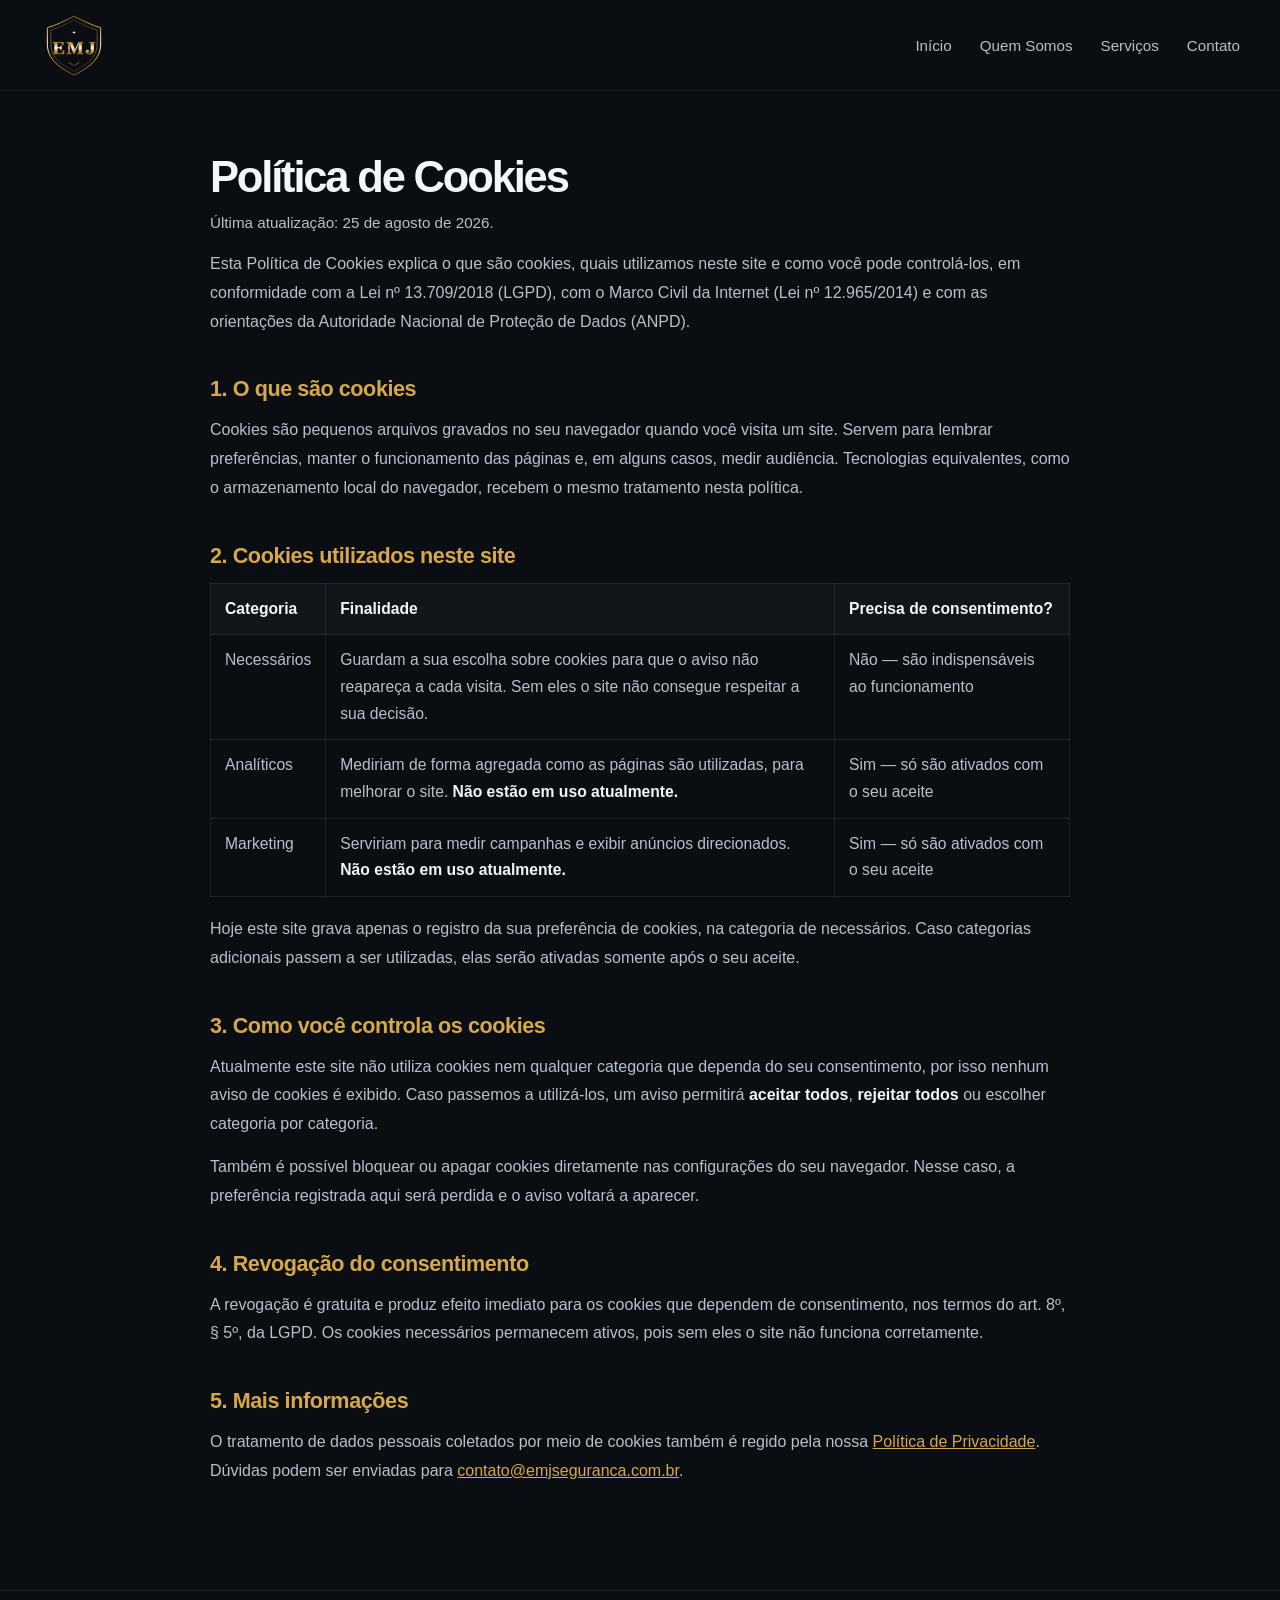
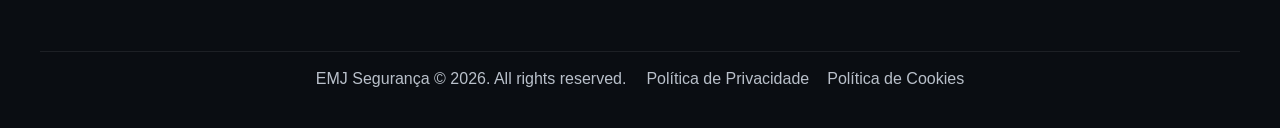
==== commit 2c424b00: "correções politicas e ajustes gerais" ====
--- a/politica-de-cookies.html
+++ b/politica-de-cookies.html
@@ -118,7 +118,7 @@
         <p>
           O tratamento de dados pessoais coletados por meio de cookies também é regido pela nossa
           <a href="politica-de-privacidade.html">Política de Privacidade</a>. Dúvidas podem ser enviadas para
-          <a href="mailto:ALDAIR-ROMEO@HOTMAIL.COM">ALDAIR-ROMEO@HOTMAIL.COM</a>.
+          <a href="mailto:contato@emjseguranca.com.br">contato@emjseguranca.com.br</a>.
         </p>
       </div>
     </main>
--- a/css/styles.css
+++ b/css/styles.css
@@ -108,7 +108,7 @@
 }
 
 .logo img {
-  height: 52px;
+  height: 68px;
   width: auto;
 }
 
@@ -1175,7 +1175,7 @@
   }
 
   .hero-visual {
-    min-height: 0;
+    min-height: 430px;
   }
 
   .story-inner,
@@ -1210,7 +1210,7 @@
   }
 
   .logo img {
-    height: 44px;
+    height: 56px;
   }
 
   .hero {
